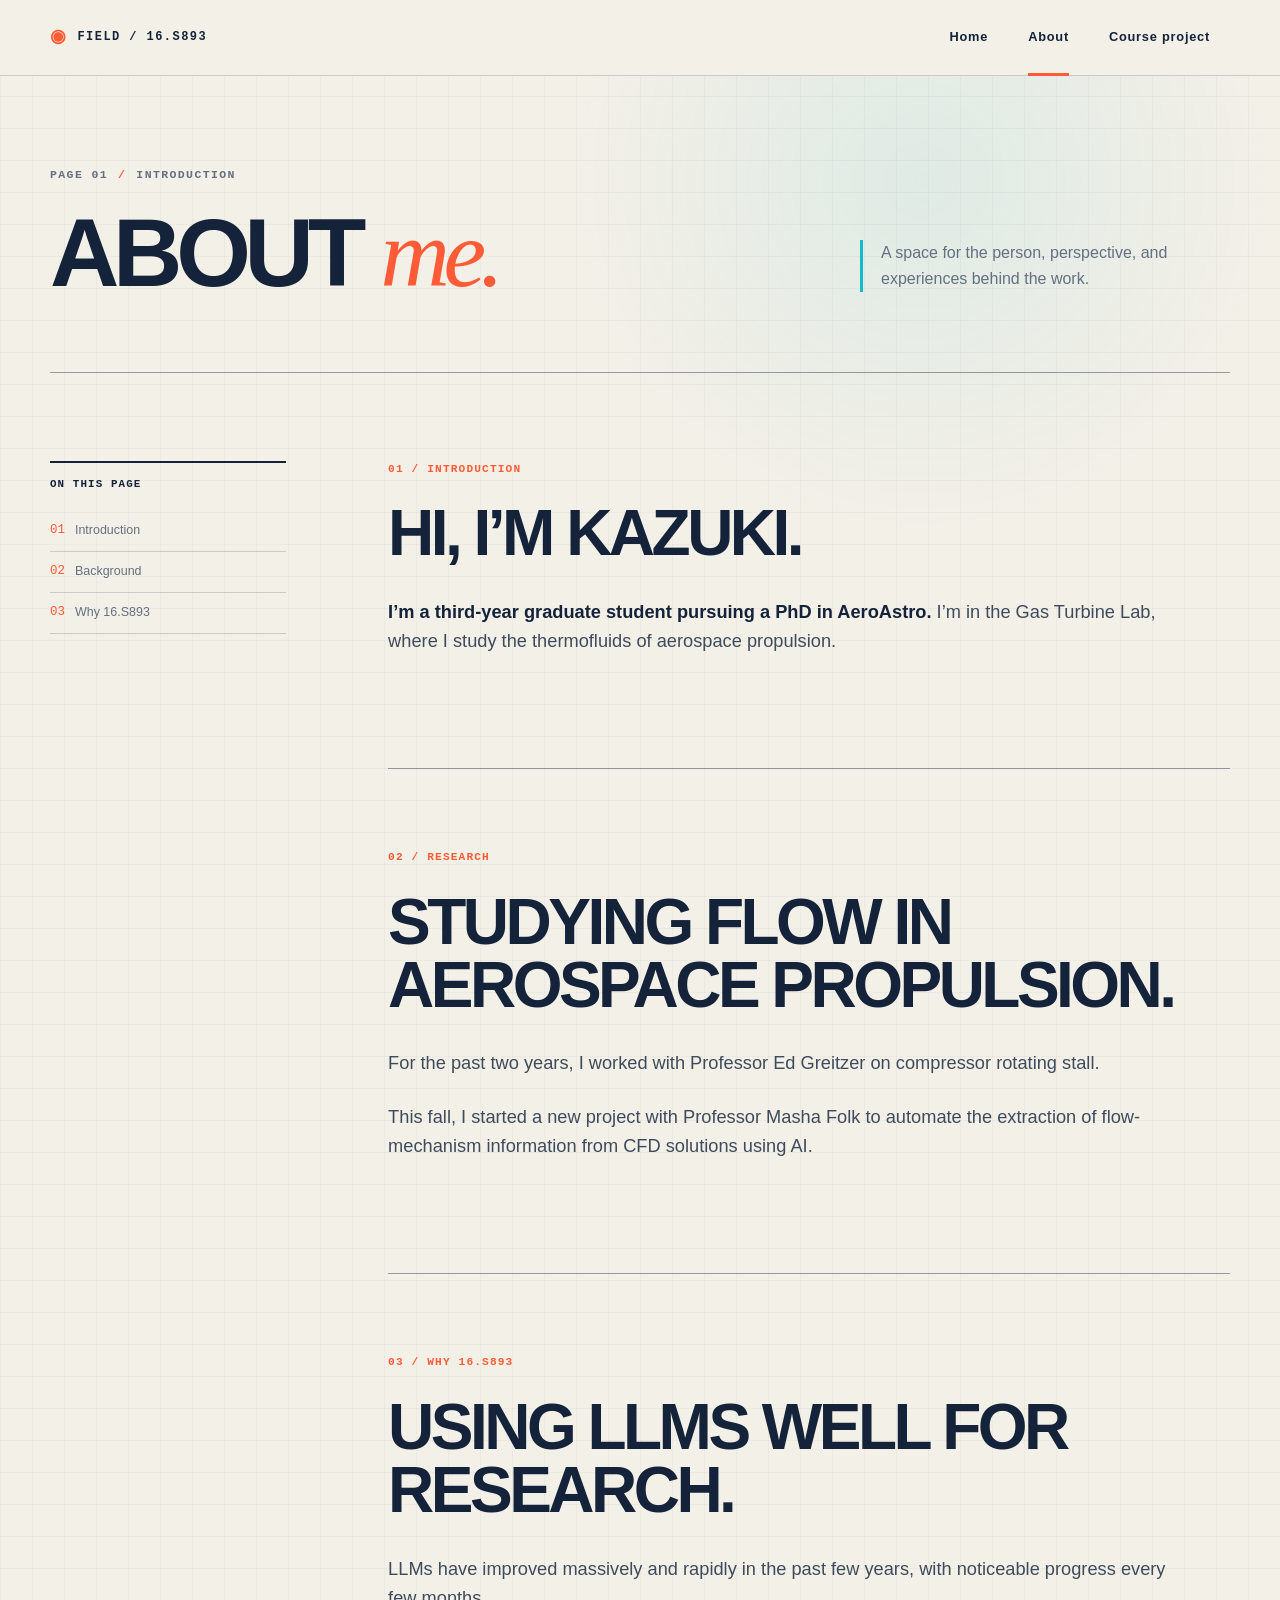
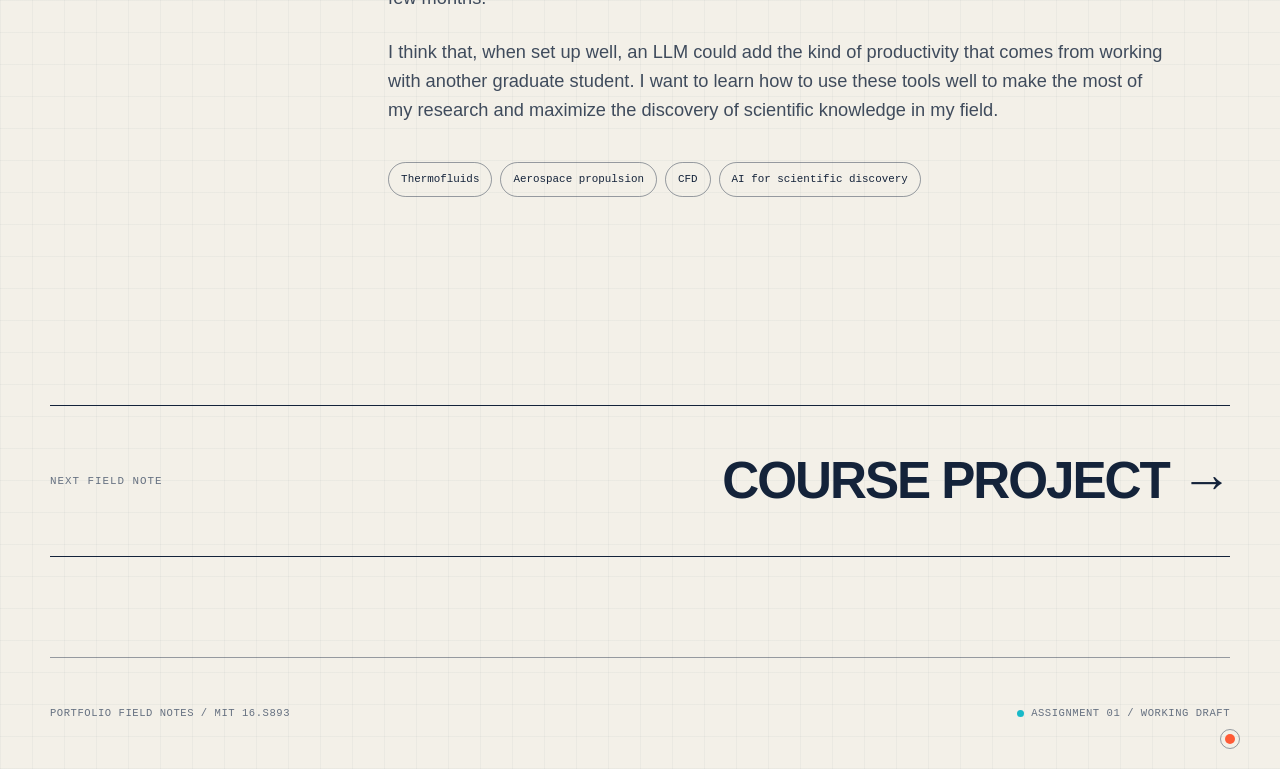
==== about.html @ 296e5cdb "Build Assignment 1 portfolio site" ====
<!doctype html>
<html lang="en">
<head>
  <meta charset="utf-8">
  <meta name="viewport" content="width=device-width, initial-scale=1">
  <meta name="description" content="Personal introduction for a MIT 16.S893 portfolio site.">
  <title>About — Field Notes / 16.S893</title>
  <link rel="stylesheet" href="assets/css/styles.css">
  <script src="assets/js/site.js" defer></script>
</head>
<body>
  <a class="skip-link" href="#main-content">Skip to content</a>

  <header class="site-header">
    <a class="site-mark" href="index.html" aria-label="Field Notes home">
      <span class="site-mark__symbol" aria-hidden="true">◉</span>
      <span>FIELD / 16.S893</span>
    </a>
    <nav class="site-nav" aria-label="Primary navigation">
      <a href="index.html">Home</a>
      <a href="about.html" aria-current="page">About</a>
      <a href="project.html">Course project</a>
    </nav>
  </header>

  <main id="main-content" class="page-shell interior-page">
    <header class="page-intro">
      <div>
        <p class="eyebrow"><span>Page 01</span><span>Introduction</span></p>
        <h1>About <em>me.</em></h1>
      </div>
      <p class="page-intro__note">A space for the person, perspective, and experiences behind the work.</p>
    </header>

    <div class="content-layout">
      <aside class="content-rail" aria-label="Page sections">
        <p>On this page</p>
        <ol>
          <li><a href="#introduction">Introduction</a></li>
          <li><a href="#background">Background</a></li>
          <li><a href="#interests">Why 16.S893</a></li>
        </ol>
      </aside>

      <article class="content-stack">
        <!-- CONTENT START: Personal introduction -->
        <section class="content-section" id="introduction">
          <p class="section-index">01 / Introduction</p>
          <h2>Hi, I’m Kazuki.</h2>
          <div class="prose">
            <p><strong>I’m a third-year graduate student pursuing a PhD in AeroAstro.</strong> I’m in the Gas Turbine Lab, where I study the thermofluids of aerospace propulsion.</p>
          </div>
        </section>
        <!-- CONTENT END: Personal introduction -->

        <!-- CONTENT START: Background and experience -->
        <section class="content-section" id="background">
          <p class="section-index">02 / Research</p>
          <h2>Studying flow in aerospace propulsion.</h2>
          <div class="prose">
            <p>For the past two years, I worked with Professor Ed Greitzer on compressor rotating stall.</p>
            <p>This fall, I started a new project with Professor Masha Folk to automate the extraction of flow-mechanism information from CFD solutions using AI.</p>
          </div>
        </section>
        <!-- CONTENT END: Background and experience -->

        <!-- CONTENT START: Interests and perspective -->
        <section class="content-section" id="interests">
          <p class="section-index">03 / Why 16.S893</p>
          <h2>Using LLMs well for research.</h2>
          <div class="prose">
            <p>LLMs have improved massively and rapidly in the past few years, with noticeable progress every few months.</p>
            <p>I think that, when set up well, an LLM could add the kind of productivity that comes from working with another graduate student. I want to learn how to use these tools well to make the most of my research and maximize the discovery of scientific knowledge in my field.</p>
          </div>
          <div class="tag-list" aria-label="Research and engineering interests">
            <span>Thermofluids</span>
            <span>Aerospace propulsion</span>
            <span>CFD</span>
            <span>AI for scientific discovery</span>
          </div>
        </section>
        <!-- CONTENT END: Interests and perspective -->
      </article>
    </div>

    <nav class="next-page" aria-label="Continue to next page">
      <span>Next field note</span>
      <a href="project.html">Course project <span aria-hidden="true">→</span></a>
    </nav>
  </main>

  <footer class="site-footer page-shell">
    <p>Portfolio field notes <span aria-hidden="true">/</span> MIT 16.S893</p>
    <p class="footer-status"><span aria-hidden="true"></span> Assignment 01 / Working draft</p>
    <button class="footer-orbit" type="button" aria-label="Decorative orbit marker">
      <span aria-hidden="true"></span>
    </button>
  </footer>
  <div class="egg-announcer" aria-live="polite" aria-atomic="true"></div>
</body>
</html>
---- assets/css/styles.css ----
/*
  Field Notes / MIT 16.S893
  Shared visual system and responsive layout.
  Replace page content in the HTML files, not here.
*/

:root {
  --paper: #f3f0e8;
  --paper-deep: #e7e2d7;
  --ink: #14233a;
  --muted: #657080;
  --line: rgba(20, 35, 58, 0.18);
  --line-strong: rgba(20, 35, 58, 0.42);
  --orange: #ff5b36;
  --cyan: #18b9c8;
  --acid: #d9f36a;
  --white: #fffdf7;
  --display: "Arial Narrow", "Helvetica Neue", Arial, sans-serif;
  --body: Inter, ui-sans-serif, -apple-system, BlinkMacSystemFont, "Segoe UI", sans-serif;
  --mono: "SFMono-Regular", Consolas, "Liberation Mono", monospace;
  --shell: min(1180px, calc(100% - 64px));
  --shadow: 0 20px 60px rgba(20, 35, 58, 0.1);
}

* {
  box-sizing: border-box;
}

html {
  scroll-behavior: smooth;
}

body {
  margin: 0;
  color: var(--ink);
  background:
    linear-gradient(rgba(20, 35, 58, 0.035) 1px, transparent 1px),
    linear-gradient(90deg, rgba(20, 35, 58, 0.035) 1px, transparent 1px),
    var(--paper);
  background-size: 32px 32px;
  font-family: var(--body);
  font-size: 16px;
  line-height: 1.6;
}

body::before {
  position: fixed;
  z-index: -1;
  inset: 0;
  background: radial-gradient(circle at 72% 20%, rgba(24, 185, 200, 0.09), transparent 30%);
  content: "";
  pointer-events: none;
}

::selection {
  color: var(--ink);
  background: var(--acid);
}

img {
  display: block;
  max-width: 100%;
}

a {
  color: inherit;
}

button,
a {
  -webkit-tap-highlight-color: transparent;
}

button:focus-visible,
a:focus-visible {
  outline: 3px solid var(--cyan);
  outline-offset: 4px;
}

.skip-link {
  position: fixed;
  z-index: 100;
  top: 12px;
  left: 12px;
  padding: 10px 16px;
  color: var(--white);
  background: var(--ink);
  font-weight: 700;
  transform: translateY(-160%);
}

.skip-link:focus {
  transform: translateY(0);
}

.page-shell {
  width: var(--shell);
  margin-inline: auto;
}

.site-header {
  display: flex;
  z-index: 20;
  position: sticky;
  top: 0;
  align-items: center;
  justify-content: space-between;
  min-height: 76px;
  padding: 0 max(32px, calc((100vw - 1180px) / 2));
  border-bottom: 1px solid var(--line);
  background: rgba(243, 240, 232, 0.92);
  backdrop-filter: blur(14px);
}

.site-mark {
  display: inline-flex;
  align-items: center;
  gap: 10px;
  font-family: var(--mono);
  font-size: 0.75rem;
  font-weight: 700;
  letter-spacing: 0.12em;
  text-decoration: none;
}

.site-mark__symbol {
  color: var(--orange);
  font-size: 1.15rem;
  animation: pulse-mark 2.4s ease-in-out infinite;
}

.site-nav {
  display: flex;
  align-self: stretch;
  align-items: stretch;
}

.site-nav a {
  display: grid;
  position: relative;
  place-items: center;
  padding: 0 20px;
  font-size: 0.8rem;
  font-weight: 700;
  letter-spacing: 0.06em;
  text-decoration: none;
}

.site-nav a::after {
  position: absolute;
  right: 20px;
  bottom: -1px;
  left: 20px;
  height: 3px;
  background: var(--orange);
  content: "";
  transform: scaleX(0);
  transition: transform 180ms ease;
}

.site-nav a:hover::after,
.site-nav a[aria-current="page"]::after {
  transform: scaleX(1);
}

.eyebrow {
  display: flex;
  gap: 10px;
  margin: 0 0 22px;
  color: var(--muted);
  font-family: var(--mono);
  font-size: 0.72rem;
  font-weight: 700;
  letter-spacing: 0.12em;
  text-transform: uppercase;
}

.eyebrow span + span::before {
  margin-right: 10px;
  color: var(--orange);
  content: "/";
}

.hero {
  display: grid;
  grid-template-columns: minmax(0, 1.03fr) minmax(400px, 0.97fr);
  align-items: center;
  min-height: calc(100vh - 76px);
  min-height: calc(100svh - 76px);
  padding-block: 72px;
}

.hero__copy {
  z-index: 2;
  position: relative;
}

h1,
h2,
h3,
p {
  overflow-wrap: break-word;
}

h1,
h2,
h3 {
  margin-top: 0;
  font-family: var(--display);
  line-height: 0.98;
}

.hero h1,
.page-intro h1 {
  margin-bottom: 36px;
  font-size: clamp(4rem, 7.5vw, 7.4rem);
  font-weight: 800;
  letter-spacing: -0.065em;
  text-transform: uppercase;
}

h1 em,
h2 em {
  color: var(--orange);
  font-family: Georgia, "Times New Roman", serif;
  font-weight: 400;
  text-transform: none;
}

.intro-copy {
  border-left: 3px solid var(--cyan);
  color: var(--muted);
}

.intro-copy--hero {
  max-width: 610px;
  padding: 4px 0 4px 20px;
}

.intro-copy strong {
  color: var(--ink);
  font-family: var(--mono);
  font-size: 0.78rem;
  letter-spacing: 0.04em;
}

.intro-copy p {
  margin: 6px 0 0;
  font-size: 1.05rem;
}

.button-row {
  display: flex;
  flex-wrap: wrap;
  gap: 12px;
  margin-top: 34px;
}

.button {
  display: inline-flex;
  align-items: center;
  justify-content: space-between;
  gap: 28px;
  min-height: 52px;
  padding: 0 20px;
  border: 1px solid var(--ink);
  font-size: 0.82rem;
  font-weight: 800;
  letter-spacing: 0.02em;
  text-decoration: none;
  transition: color 180ms ease, background 180ms ease, transform 180ms ease;
}

.button:hover {
  transform: translateY(-3px);
}

.button--primary {
  color: var(--white);
  background: var(--ink);
}

.button--primary:hover {
  color: var(--ink);
  background: var(--acid);
}

.button--quiet:hover {
  background: var(--white);
}

.orbit-stage {
  position: relative;
  width: min(100%, 540px);
  aspect-ratio: 1;
  margin-left: auto;
  overflow: hidden;
  border: 1px solid var(--line-strong);
  border-radius: 50%;
  background: rgba(255, 253, 247, 0.36);
  box-shadow: var(--shadow);
  isolation: isolate;
}

.orbit-stage__grid {
  position: absolute;
  inset: 0;
  opacity: 0.75;
  background:
    linear-gradient(transparent calc(50% - 0.5px), var(--line-strong) 50%, transparent calc(50% + 0.5px)),
    linear-gradient(90deg, transparent calc(50% - 0.5px), var(--line-strong) 50%, transparent calc(50% + 0.5px)),
    repeating-radial-gradient(circle, transparent 0 38px, var(--line) 39px 40px);
}

.orbit-stage__grid::after {
  position: absolute;
  inset: 9%;
  border: 1px dashed var(--line-strong);
  border-radius: 50%;
  content: "";
}

.scan-line {
  position: absolute;
  z-index: 1;
  right: 8%;
  left: 8%;
  height: 14%;
  background: linear-gradient(transparent, rgba(24, 185, 200, 0.2), rgba(24, 185, 200, 0.55), transparent);
  animation: scan 4.5s ease-in-out infinite;
}

.orbit {
  position: absolute;
  z-index: 3;
  top: 50%;
  left: 50%;
  border: 1px solid rgba(20, 35, 58, 0.36);
  border-radius: 50%;
}

.orbit--outer {
  width: 82%;
  height: 82%;
  margin: -41%;
  animation: spin 19s linear infinite;
}

.orbit--middle {
  width: 61%;
  height: 61%;
  margin: -30.5%;
  animation: spin 13s linear infinite reverse;
}

.orbit--inner {
  width: 41%;
  height: 41%;
  margin: -20.5%;
  animation: spin 8s linear infinite;
}

.orbit__node {
  display: grid;
  position: absolute;
  top: 50%;
  left: -15px;
  place-items: center;
  width: 30px;
  height: 30px;
  margin-top: -15px;
  border: 1px solid var(--ink);
  border-radius: 50%;
  color: var(--white);
  background: var(--ink);
  font-family: var(--mono);
  font-size: 0.58rem;
  box-shadow: 0 0 0 5px rgba(243, 240, 232, 0.72);
}

.orbit--middle .orbit__node {
  color: var(--ink);
  background: var(--acid);
}

.orbit--inner .orbit__node {
  background: var(--orange);
}

.orbit-core {
  display: flex;
  z-index: 5;
  position: absolute;
  top: 50%;
  left: 50%;
  flex-direction: column;
  justify-content: center;
  width: 31%;
  aspect-ratio: 1;
  padding: 7%;
  border: 1px solid var(--ink);
  border-radius: 50%;
  background: var(--paper);
  transform: translate(-50%, -50%);
}

.orbit-core__index,
.orbit-core__status {
  font-family: var(--mono);
  font-size: clamp(0.42rem, 0.7vw, 0.62rem);
  letter-spacing: 0.05em;
}

.orbit-core strong {
  margin-block: 8px;
  font-size: clamp(0.68rem, 1.5vw, 1.18rem);
  line-height: 1.05;
}

.orbit-core__status {
  white-space: nowrap;
}

.orbit-core__status i {
  display: inline-block;
  width: 6px;
  height: 6px;
  border-radius: 50%;
  background: var(--orange);
}

.axis-label {
  position: absolute;
  z-index: 4;
  padding: 2px 7px;
  color: var(--muted);
  background: var(--paper);
  font-family: var(--mono);
  font-size: 0.58rem;
}

.axis-label--x {
  right: 8%;
  top: 49%;
}

.axis-label--y {
  top: 12%;
  left: 49%;
  transform: rotate(90deg);
}

.route-section {
  padding-block: 104px 120px;
  border-top: 1px solid var(--line);
}

.section-heading {
  display: grid;
  grid-template-columns: 1fr 2fr;
  align-items: end;
  margin-bottom: 40px;
}

.section-heading .eyebrow {
  margin: 0;
}

.section-heading h2 {
  max-width: 600px;
  margin: 0;
  font-size: clamp(2.4rem, 5vw, 4.8rem);
  letter-spacing: -0.05em;
  text-transform: uppercase;
}

.route-grid {
  display: grid;
  grid-template-columns: repeat(2, 1fr);
  gap: 18px;
}

.route-card {
  display: grid;
  grid-template-columns: auto 1fr auto;
  gap: 24px;
  min-height: 280px;
  padding: 28px;
  border: 1px solid var(--ink);
  background: rgba(255, 253, 247, 0.55);
  text-decoration: none;
  transition: box-shadow 200ms ease, transform 200ms ease;
}

.route-card:hover {
  box-shadow: 9px 9px 0 var(--ink);
  transform: translate(-5px, -5px);
}

.route-card--accent {
  background: var(--acid);
}

.route-card__number,
.route-card__label {
  font-family: var(--mono);
  font-size: 0.68rem;
  font-weight: 700;
  letter-spacing: 0.09em;
  text-transform: uppercase;
}

.route-card__label {
  margin: 2px 0 38px;
  color: var(--muted);
}

.route-card h3 {
  margin-bottom: 16px;
  font-size: clamp(2.3rem, 4vw, 4rem);
  letter-spacing: -0.045em;
  text-transform: uppercase;
}

.route-card p:last-child {
  max-width: 430px;
  margin: 0;
  color: var(--muted);
}

.route-card__arrow {
  align-self: end;
  font-size: 1.8rem;
}

/* Interior pages */
.interior-page {
  padding-top: 90px;
}

.page-intro {
  display: grid;
  grid-template-columns: 2fr 1fr;
  align-items: end;
  gap: 60px;
  padding-bottom: 70px;
  border-bottom: 1px solid var(--line-strong);
}

.page-intro h1 {
  margin: 0;
}

.page-intro__note {
  max-width: 370px;
  margin: 0 0 10px auto;
  padding-left: 18px;
  border-left: 3px solid var(--cyan);
  color: var(--muted);
}

.page-intro--project .page-intro__note {
  border-color: var(--orange);
}

.content-layout {
  display: grid;
  grid-template-columns: minmax(150px, 0.28fr) minmax(0, 1fr);
  gap: clamp(48px, 8vw, 120px);
  padding-block: 88px 120px;
}

.content-rail {
  align-self: start;
  position: sticky;
  top: 120px;
  padding-top: 13px;
  border-top: 2px solid var(--ink);
}

.content-rail > p {
  margin: 0 0 18px;
  font-family: var(--mono);
  font-size: 0.68rem;
  font-weight: 700;
  letter-spacing: 0.1em;
  text-transform: uppercase;
}

.content-rail ol {
  margin: 0;
  padding: 0;
  list-style: none;
  counter-reset: rail;
}

.content-rail li {
  counter-increment: rail;
  border-bottom: 1px solid var(--line);
}

.content-rail a {
  display: flex;
  gap: 10px;
  padding-block: 10px;
  color: var(--muted);
  font-size: 0.78rem;
  text-decoration: none;
}

.content-rail a::before {
  color: var(--orange);
  font-family: var(--mono);
  content: "0" counter(rail);
}

.content-rail a:hover {
  color: var(--ink);
}

.content-stack {
  min-width: 0;
}

.content-section {
  margin: 0;
  padding-block: 0 88px;
  scroll-margin-top: 110px;
}

.content-section + .content-section {
  padding-top: 80px;
  border-top: 1px solid var(--line-strong);
}

.section-index {
  margin: 0 0 24px;
  color: var(--orange);
  font-family: var(--mono);
  font-size: 0.7rem;
  font-weight: 700;
  letter-spacing: 0.1em;
  text-transform: uppercase;
}

.content-section h2,
.project-title-card h2 {
  max-width: 800px;
  margin-bottom: 32px;
  font-size: clamp(2.5rem, 5vw, 5.3rem);
  letter-spacing: -0.055em;
  text-transform: uppercase;
}

.prose {
  max-width: 780px;
  color: #3f4b5c;
  font-size: clamp(1rem, 1.5vw, 1.14rem);
}

.prose p {
  margin: 0 0 1.35em;
}

.prose strong {
  color: var(--ink);
}

.prose h3 {
  margin: 42px 0 15px;
  color: var(--ink);
  font-size: 1.35rem;
  line-height: 1.25;
  text-transform: uppercase;
}

.prose ul {
  margin: 26px 0;
  padding: 0;
  border-top: 1px solid var(--line);
  list-style: none;
}

.prose li {
  padding: 14px 0 14px 28px;
  border-bottom: 1px solid var(--line);
}

.prose li::before {
  display: inline-block;
  width: 28px;
  margin-left: -28px;
  color: var(--orange);
  content: "↳";
}

.prose a {
  text-decoration-thickness: 1px;
  text-underline-offset: 4px;
}

.prose a:hover {
  color: var(--orange);
}

.tag-list {
  display: flex;
  flex-wrap: wrap;
  gap: 8px;
  margin-top: 38px;
}

.tag-list span {
  padding: 8px 12px;
  border: 1px solid var(--line-strong);
  border-radius: 99px;
  font-family: var(--mono);
  font-size: 0.68rem;
}

figcaption {
  margin-top: 12px;
  color: var(--muted);
  font-size: 0.78rem;
}

.content-image {
  width: 100%;
  height: auto;
}

.project-title-card {
  display: grid;
  position: relative;
  grid-template-columns: 1fr auto;
  gap: 40px;
  margin-top: 48px;
  padding: 36px;
  overflow: hidden;
  color: var(--white);
  background: var(--ink);
}

.project-title-card__status {
  grid-column: 1 / -1;
  font-family: var(--mono);
  font-size: 0.67rem;
  letter-spacing: 0.08em;
  text-transform: uppercase;
}

.project-title-card__status i {
  display: inline-block;
  width: 7px;
  height: 7px;
  margin-right: 6px;
  border-radius: 50%;
  background: var(--acid);
  animation: status-blink 1.8s steps(2, end) infinite;
}

.project-title-card .section-index {
  color: var(--cyan);
}

.project-title-card h2 {
  margin-bottom: 14px;
}

.project-title-card p:last-child {
  max-width: 700px;
  margin: 0;
  color: #bdc5cf;
}

.project-title-card__code {
  align-self: end;
  color: var(--acid);
  font-family: var(--mono);
  font-size: clamp(2rem, 5vw, 5rem);
  letter-spacing: -0.08em;
}

.next-page {
  display: flex;
  align-items: center;
  justify-content: space-between;
  margin-bottom: 100px;
  padding-block: 34px;
  border-block: 1px solid var(--ink);
}

.next-page > span {
  color: var(--muted);
  font-family: var(--mono);
  font-size: 0.68rem;
  letter-spacing: 0.09em;
  text-transform: uppercase;
}

.next-page a {
  font-family: var(--display);
  font-size: clamp(1.8rem, 4vw, 3.6rem);
  font-weight: 800;
  letter-spacing: -0.04em;
  text-decoration: none;
  text-transform: uppercase;
}

.next-page a:hover {
  color: var(--orange);
}

.site-footer {
  display: grid;
  position: relative;
  grid-template-columns: 1fr auto;
  align-items: center;
  min-height: 112px;
  border-top: 1px solid var(--line-strong);
  color: var(--muted);
  font-family: var(--mono);
  font-size: 0.66rem;
  letter-spacing: 0.05em;
  text-transform: uppercase;
}

.footer-status {
  display: flex;
  align-items: center;
  gap: 7px;
}

.footer-status > span {
  width: 7px;
  height: 7px;
  border-radius: 50%;
  background: var(--cyan);
}

.footer-orbit {
  position: absolute;
  right: -22px;
  bottom: 8px;
  width: 44px;
  height: 44px;
  padding: 0;
  border: 0;
  border-radius: 50%;
  background: transparent;
  cursor: pointer;
}

.footer-orbit > span {
  display: block;
  position: absolute;
  inset: 17px;
  border-radius: 50%;
  background: var(--orange);
}

.footer-orbit > span::before {
  position: absolute;
  inset: -5px;
  border: 1px solid var(--line-strong);
  border-radius: 50%;
  content: "";
}

/* Easter egg */
.egg-announcer {
  position: fixed;
  width: 1px;
  height: 1px;
  overflow: hidden;
  clip-path: inset(50%);
}

.easter-egg {
  position: fixed;
  z-index: 80;
  top: 38%;
  left: 0;
  width: 190px;
  pointer-events: none;
  animation: satellite-flight 5s cubic-bezier(0.36, 0.08, 0.5, 0.93) forwards;
}

.easter-egg p {
  width: max-content;
  margin: 12px 0 0;
  padding: 6px 10px;
  border: 1px solid var(--ink);
  color: var(--ink);
  background: var(--acid);
  font-family: var(--mono);
  font-size: 0.64rem;
  letter-spacing: 0.05em;
  text-transform: uppercase;
  box-shadow: 4px 4px 0 var(--ink);
}

.satellite {
  display: flex;
  align-items: center;
  filter: drop-shadow(0 8px 8px rgba(20, 35, 58, 0.2));
  transform: rotate(8deg);
}

.satellite__panel {
  display: block;
  width: 62px;
  height: 30px;
  border: 3px solid var(--ink);
  background: repeating-linear-gradient(90deg, var(--cyan) 0 13px, var(--ink) 13px 16px);
}

.satellite__body {
  display: block;
  position: relative;
  width: 45px;
  height: 45px;
  border: 3px solid var(--ink);
  border-radius: 50%;
  background: var(--orange);
}

.satellite__body i {
  position: absolute;
  top: 10px;
  left: 10px;
  width: 8px;
  height: 8px;
  border-radius: 50%;
  background: var(--acid);
}

@keyframes spin {
  to { transform: rotate(360deg); }
}

@keyframes scan {
  0%, 100% { top: 4%; opacity: 0.35; }
  50% { top: 82%; opacity: 0.9; }
}

@keyframes pulse-mark {
  0%, 100% { transform: scale(0.72); opacity: 0.65; }
  50% { transform: scale(1); opacity: 1; }
}

@keyframes status-blink {
  50% { opacity: 0.35; }
}

@keyframes satellite-flight {
  0% { transform: translateX(-220px) translateY(70px) rotate(-8deg); }
  28% { transform: translateX(28vw) translateY(-25px) rotate(2deg); }
  66% { transform: translateX(66vw) translateY(30px) rotate(-3deg); }
  100% { transform: translateX(calc(100vw + 240px)) translateY(-60px) rotate(6deg); }
}

@media (max-width: 900px) {
  :root {
    --shell: min(720px, calc(100% - 40px));
  }

  .site-header {
    padding-inline: 20px;
  }

  .hero {
    grid-template-columns: 1fr;
    gap: 60px;
    padding-top: 70px;
  }

  .hero__copy {
    max-width: 680px;
  }

  .orbit-stage {
    width: min(100%, 580px);
    margin-inline: auto;
  }

  .section-heading,
  .page-intro {
    grid-template-columns: 1fr;
  }

  .page-intro__note {
    max-width: 560px;
    margin-left: 0;
  }

  .content-layout {
    grid-template-columns: 1fr;
    gap: 48px;
  }

  .content-rail {
    position: static;
  }

  .content-rail ol {
    display: flex;
    flex-wrap: wrap;
    gap: 0 18px;
  }

  .content-rail li {
    border-bottom: 0;
  }
}

@media (max-width: 680px) {
  :root {
    --shell: calc(100% - 32px);
  }

  body {
    background-size: 24px 24px;
  }

  .site-header {
    position: relative;
    flex-wrap: wrap;
    min-height: auto;
    padding: 15px 16px 0;
  }

  .site-mark {
    margin-bottom: 14px;
  }

  .site-nav {
    flex-basis: calc(100% + 32px);
    order: 2;
    height: 47px;
    margin-inline: -16px;
    border-top: 1px solid var(--line);
  }

  .site-nav a {
    flex: 1;
    padding-inline: 7px;
    font-size: 0.68rem;
  }

  .site-nav a::after {
    right: 8px;
    left: 8px;
  }

  .hero {
    min-height: auto;
    padding-block: 60px 80px;
  }

  .hero h1,
  .page-intro h1 {
    font-size: clamp(3.35rem, 16vw, 5.2rem);
  }

  .eyebrow {
    flex-wrap: wrap;
  }

  .button-row,
  .button {
    width: 100%;
  }

  .orbit-stage {
    width: 100%;
  }

  .route-section {
    padding-block: 76px;
  }

  .section-heading {
    gap: 24px;
  }

  .route-grid {
    grid-template-columns: 1fr;
  }

  .route-card {
    grid-template-columns: auto 1fr;
    min-height: 260px;
  }

  .route-card__arrow {
    grid-column: 2;
    justify-self: end;
  }

  .interior-page {
    padding-top: 58px;
  }

  .page-intro {
    gap: 30px;
    padding-bottom: 50px;
  }

  .content-layout {
    padding-block: 58px 80px;
  }

  .content-section {
    padding-bottom: 60px;
  }

  .content-section + .content-section {
    padding-top: 58px;
  }

  .content-section h2,
  .project-title-card h2 {
    font-size: clamp(2.2rem, 12vw, 3.6rem);
  }

  .project-title-card {
    grid-template-columns: 1fr;
    padding: 26px;
  }

  .project-title-card__code {
    justify-self: end;
  }

  .next-page {
    align-items: flex-start;
    flex-direction: column;
    gap: 20px;
    margin-bottom: 70px;
  }

  .site-footer {
    grid-template-columns: 1fr;
    gap: 6px;
    padding-block: 26px;
  }

  .site-footer p {
    margin: 0;
  }

  .footer-orbit {
    right: -10px;
  }
}

@media (prefers-reduced-motion: reduce) {
  html {
    scroll-behavior: auto;
  }

  *,
  *::before,
  *::after {
    scroll-behavior: auto !important;
    animation-duration: 0.001ms !important;
    animation-iteration-count: 1 !important;
    transition-duration: 0.001ms !important;
  }

  .easter-egg {
    top: 40%;
    left: 50%;
    animation: none !important;
    transform: translateX(-50%);
  }
}
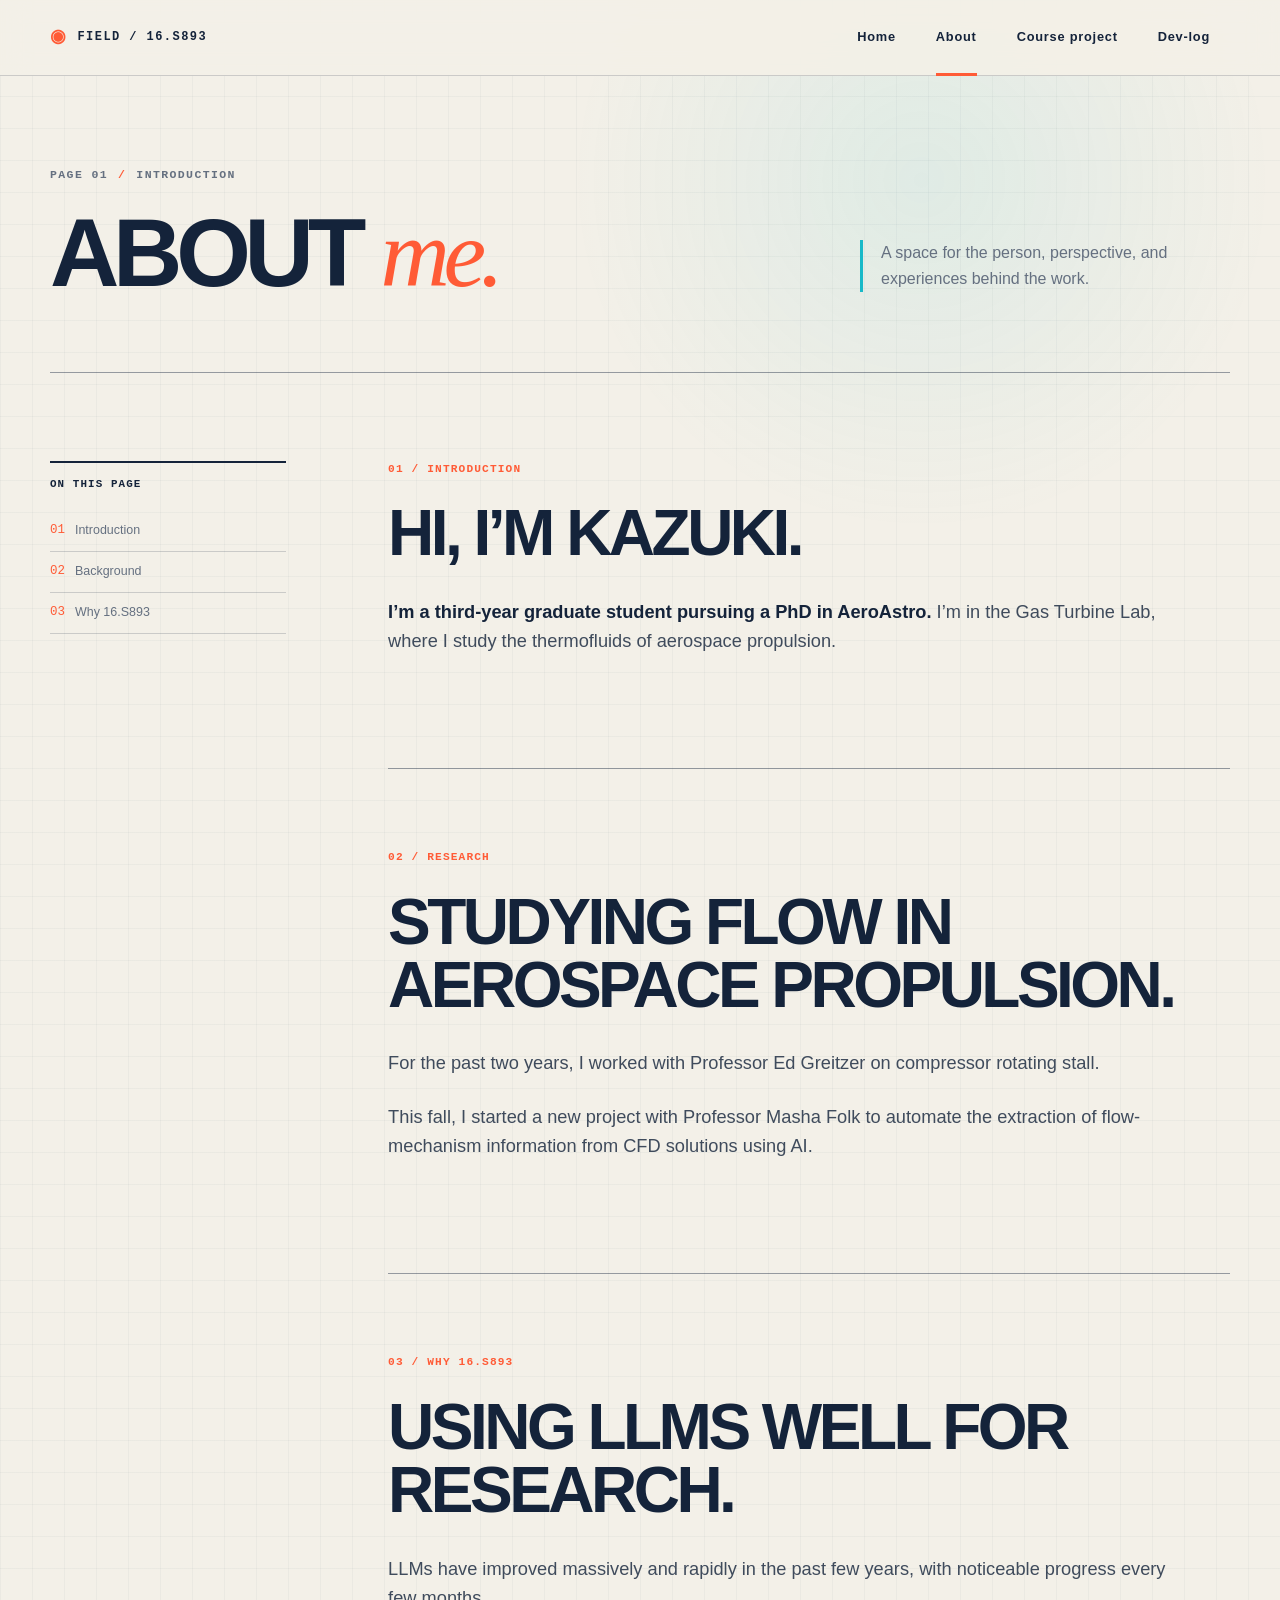
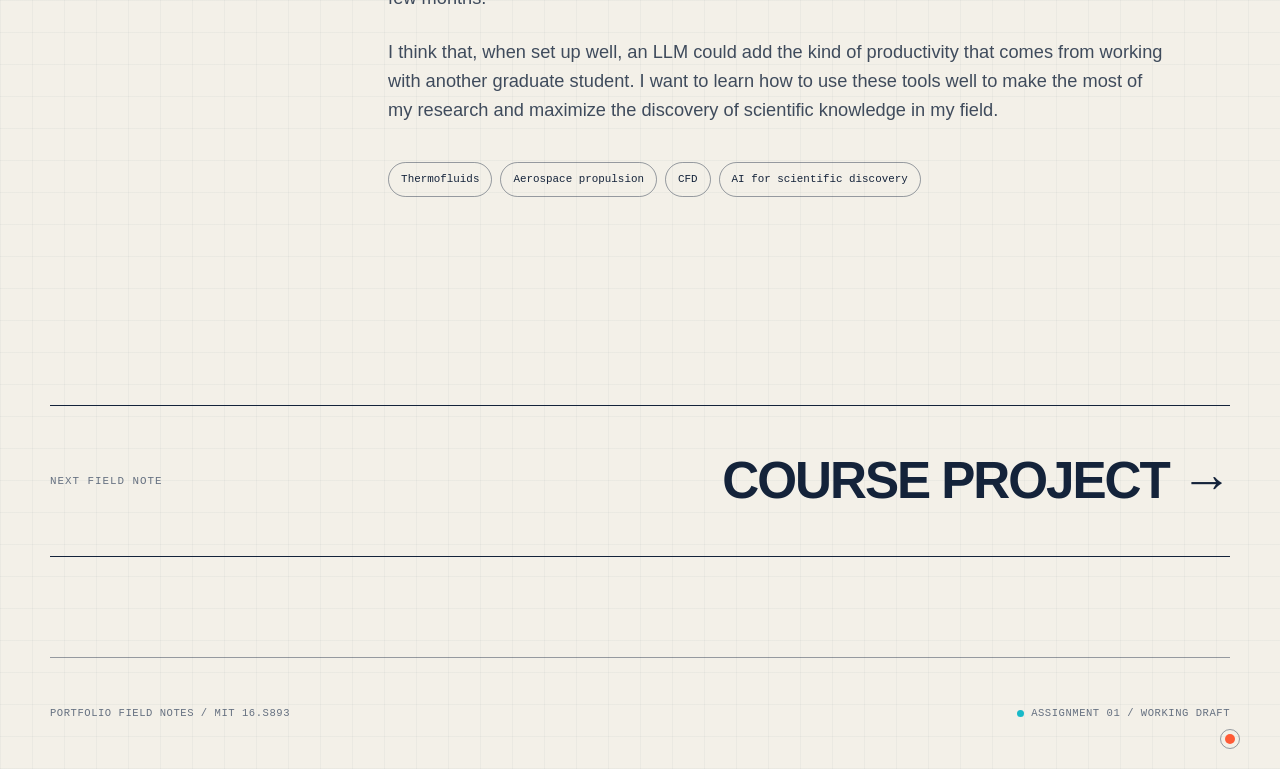
==== commit 3f54cb14: "Add AI usage dev log" ====
--- a/about.html
+++ b/about.html
@@ -20,6 +20,7 @@
       <a href="index.html">Home</a>
       <a href="about.html" aria-current="page">About</a>
       <a href="project.html">Course project</a>
+      <a href="dev-log.html">Dev-log</a>
     </nav>
   </header>
 
--- a/assets/css/styles.css
+++ b/assets/css/styles.css
@@ -476,7 +476,7 @@
 
 .route-grid {
   display: grid;
-  grid-template-columns: repeat(2, 1fr);
+  grid-template-columns: repeat(3, 1fr);
   gap: 18px;
 }
 
@@ -501,6 +501,25 @@
   background: var(--acid);
 }
 
+.route-card--dark {
+  color: var(--white);
+  background: var(--ink);
+}
+
+.route-card--dark:hover {
+  box-shadow: 9px 9px 0 var(--orange);
+}
+
+.route-card--dark .route-card__label,
+.route-card--dark p:last-child {
+  color: #bdc5cf;
+}
+
+.route-card--dark .route-card__number,
+.route-card--dark .route-card__arrow {
+  color: var(--acid);
+}
+
 .route-card__number,
 .route-card__label {
   font-family: var(--mono);
@@ -561,6 +580,10 @@
 
 .page-intro--project .page-intro__note {
   border-color: var(--orange);
+}
+
+.page-intro--devlog .page-intro__note {
+  border-color: var(--acid);
 }
 
 .content-layout {
@@ -779,6 +802,243 @@
   font-family: var(--mono);
   font-size: clamp(2rem, 5vw, 5rem);
   letter-spacing: -0.08em;
+}
+
+/* Dev-log */
+.log-overview {
+  display: grid;
+  grid-template-columns: minmax(0, 0.9fr) minmax(0, 1.1fr);
+  gap: clamp(48px, 8vw, 120px);
+  padding-block: 72px;
+}
+
+.log-overview h2,
+.log-entry h2,
+.log-protocol h2 {
+  margin-bottom: 0;
+  font-size: clamp(2.5rem, 5vw, 5.1rem);
+  letter-spacing: -0.055em;
+  text-transform: uppercase;
+}
+
+.log-overview .prose p:last-child {
+  margin-bottom: 0;
+}
+
+.log-summary {
+  display: grid;
+  grid-template-columns: repeat(3, 1fr);
+  color: var(--white);
+  background: var(--ink);
+}
+
+.log-summary > div {
+  display: flex;
+  min-height: 150px;
+  padding: 26px;
+  border-right: 1px solid rgba(255, 255, 255, 0.2);
+  flex-direction: column;
+  justify-content: space-between;
+}
+
+.log-summary > div:last-child {
+  border-right: 0;
+}
+
+.log-summary__value {
+  color: var(--acid);
+  font-family: var(--display);
+  font-size: clamp(2.5rem, 5vw, 4.7rem);
+  font-weight: 800;
+  letter-spacing: -0.06em;
+  line-height: 1;
+}
+
+.log-summary__label {
+  color: #bdc5cf;
+  font-family: var(--mono);
+  font-size: 0.66rem;
+  letter-spacing: 0.08em;
+  text-transform: uppercase;
+}
+
+.content-layout--log {
+  padding-top: 104px;
+}
+
+.log-feed {
+  min-width: 0;
+}
+
+.log-entry {
+  padding-bottom: 96px;
+  scroll-margin-top: 110px;
+}
+
+.log-entry + .log-entry {
+  padding-top: 88px;
+  border-top: 1px solid var(--line-strong);
+}
+
+.log-entry__header {
+  display: grid;
+  grid-template-columns: minmax(0, 1fr) auto;
+  align-items: start;
+  gap: 36px;
+  margin-bottom: 40px;
+}
+
+.log-entry__header .section-index {
+  margin-bottom: 20px;
+}
+
+.log-entry__header time {
+  display: grid;
+  place-items: center;
+  width: 92px;
+  aspect-ratio: 1;
+  border: 1px solid var(--ink);
+  color: var(--ink);
+  background: var(--orange);
+  font-family: var(--mono);
+  font-size: 0.68rem;
+  font-weight: 700;
+  letter-spacing: 0.07em;
+  line-height: 1.35;
+  text-align: center;
+  text-transform: uppercase;
+}
+
+.log-meta {
+  display: grid;
+  grid-template-columns: repeat(3, 1fr);
+  margin: 0 0 42px;
+  border-block: 1px solid var(--line-strong);
+}
+
+.log-meta > div {
+  padding: 17px 18px 18px 0;
+}
+
+.log-meta > div + div {
+  padding-left: 18px;
+  border-left: 1px solid var(--line);
+}
+
+.log-meta dt {
+  margin-bottom: 4px;
+  color: var(--orange);
+  font-family: var(--mono);
+  font-size: 0.62rem;
+  font-weight: 700;
+  letter-spacing: 0.1em;
+  text-transform: uppercase;
+}
+
+.log-meta dd {
+  margin: 0;
+  color: var(--muted);
+  font-size: 0.78rem;
+  line-height: 1.45;
+}
+
+.log-entry__body {
+  display: grid;
+  grid-template-columns: repeat(3, 1fr);
+  gap: 14px;
+}
+
+.log-entry__body section {
+  padding: 22px;
+  border: 1px solid var(--line-strong);
+  background: rgba(255, 253, 247, 0.5);
+}
+
+.log-entry__body h3 {
+  margin-bottom: 18px;
+  font-family: var(--mono);
+  font-size: 0.7rem;
+  letter-spacing: 0.08em;
+  line-height: 1.4;
+  text-transform: uppercase;
+}
+
+.log-entry__body h3::before {
+  margin-right: 8px;
+  color: var(--cyan);
+  content: "●";
+}
+
+.log-entry__body p {
+  margin: 0;
+  color: #3f4b5c;
+  font-size: 0.9rem;
+}
+
+.log-entry__outcome {
+  display: flex;
+  gap: 22px;
+  margin: 14px 0 0;
+  padding: 16px 20px;
+  color: var(--ink);
+  background: var(--acid);
+  font-size: 0.86rem;
+}
+
+.log-entry__outcome span {
+  flex: 0 0 auto;
+  font-family: var(--mono);
+  font-size: 0.67rem;
+  font-weight: 700;
+  letter-spacing: 0.08em;
+  text-transform: uppercase;
+}
+
+.log-protocol {
+  padding: 40px;
+  scroll-margin-top: 110px;
+  color: var(--white);
+  background: var(--ink);
+}
+
+.log-protocol .section-index {
+  color: var(--cyan);
+}
+
+.log-protocol h2 {
+  max-width: 700px;
+  font-size: clamp(2.4rem, 5vw, 4.7rem);
+}
+
+.log-protocol ol {
+  display: grid;
+  grid-template-columns: repeat(3, 1fr);
+  gap: 1px;
+  margin: 38px 0 0;
+  padding: 1px;
+  background: rgba(255, 255, 255, 0.2);
+  list-style: none;
+  counter-reset: protocol;
+}
+
+.log-protocol li {
+  padding: 24px;
+  color: #bdc5cf;
+  background: var(--ink);
+  counter-increment: protocol;
+}
+
+.log-protocol li::before {
+  display: block;
+  margin-bottom: 24px;
+  color: var(--acid);
+  font-family: var(--mono);
+  font-size: 0.67rem;
+  content: "0" counter(protocol);
+}
+
+.log-protocol strong {
+  color: var(--white);
 }
 
 .next-page {
@@ -985,7 +1245,24 @@
   }
 
   .section-heading,
-  .page-intro {
+  .page-intro,
+  .log-overview {
+    grid-template-columns: 1fr;
+  }
+
+  .route-grid {
+    grid-template-columns: repeat(2, 1fr);
+  }
+
+  .route-card--dark {
+    grid-column: 1 / -1;
+  }
+
+  .log-entry__body {
+    grid-template-columns: 1fr;
+  }
+
+  .log-protocol ol {
     grid-template-columns: 1fr;
   }
 
@@ -1037,15 +1314,17 @@
   .site-nav {
     flex-basis: calc(100% + 32px);
     order: 2;
-    height: 47px;
+    min-height: 47px;
     margin-inline: -16px;
     border-top: 1px solid var(--line);
   }
 
   .site-nav a {
     flex: 1;
-    padding-inline: 7px;
-    font-size: 0.68rem;
+    padding: 9px 5px;
+    font-size: 0.62rem;
+    line-height: 1.2;
+    text-align: center;
   }
 
   .site-nav a::after {
@@ -1088,6 +1367,10 @@
     grid-template-columns: 1fr;
   }
 
+  .route-card--dark {
+    grid-column: auto;
+  }
+
   .route-card {
     grid-template-columns: auto 1fr;
     min-height: 260px;
@@ -1131,6 +1414,78 @@
 
   .project-title-card__code {
     justify-self: end;
+  }
+
+  .log-overview {
+    gap: 28px;
+    padding-block: 54px;
+  }
+
+  .log-summary {
+    grid-template-columns: 1fr;
+  }
+
+  .log-summary > div {
+    min-height: 120px;
+    border-right: 0;
+    border-bottom: 1px solid rgba(255, 255, 255, 0.2);
+  }
+
+  .log-summary > div:last-child {
+    border-bottom: 0;
+  }
+
+  .content-layout--log {
+    padding-top: 68px;
+  }
+
+  .log-entry,
+  .log-entry + .log-entry {
+    padding-bottom: 70px;
+  }
+
+  .log-entry + .log-entry {
+    padding-top: 66px;
+  }
+
+  .log-entry__header {
+    grid-template-columns: 1fr;
+    gap: 24px;
+  }
+
+  .log-entry__header time {
+    width: auto;
+    min-height: 48px;
+    aspect-ratio: auto;
+    padding: 8px 14px;
+  }
+
+  .log-entry__header time br {
+    display: none;
+  }
+
+  .log-meta {
+    grid-template-columns: 1fr;
+  }
+
+  .log-meta > div,
+  .log-meta > div + div {
+    padding: 14px 0;
+    border-left: 0;
+    border-bottom: 1px solid var(--line);
+  }
+
+  .log-meta > div:last-child {
+    border-bottom: 0;
+  }
+
+  .log-entry__outcome {
+    flex-direction: column;
+    gap: 5px;
+  }
+
+  .log-protocol {
+    padding: 27px;
   }
 
   .next-page {
